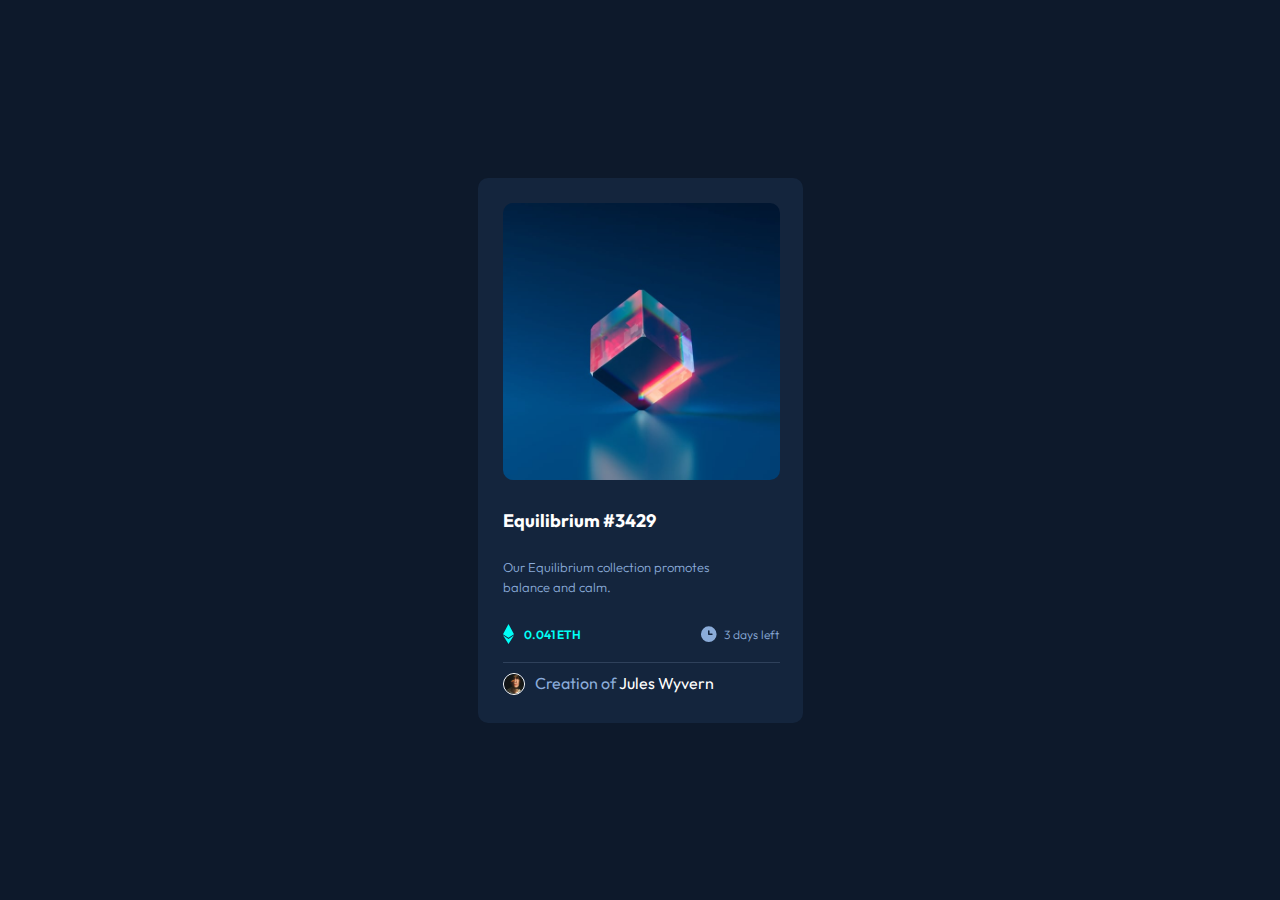
==== nft-preview-card-component-main/nft-preview-card-component-main/index.html @ bd28ea64 "Versión movil casi finalizada" ====
<!DOCTYPE html>
<html lang="en">
	<head>
		<meta charset="UTF-8" />
		<meta name="viewport" content="width=device-width, initial-scale=1.0" />
		<!-- displays site properly based on user's device -->
		<link rel="preconnect" href="https://fonts.googleapis.com" />
		<link rel="preconnect" href="https://fonts.gstatic.com" crossorigin />
		<link
			href="https://fonts.googleapis.com/css2?family=Outfit:wght@300;400;600&display=swap"
			rel="stylesheet"
		/>
		<link
			rel="icon"
			type="image/png"
			sizes="32x32"
			href="./images/favicon-32x32.png"
		/>
		<link rel="stylesheet" href="style.css" />
		<title>Frontend Mentor | NFT preview card component</title>

		<!-- Feel free to remove these styles or customise in your own stylesheet 👍 -->
		<!--   <style>
    .attribution { font-size: 11px; text-align: center; }
    .attribution a { color: hsl(228, 45%, 44%); }
  </style> -->
	</head>
	<body>
		<div id="carta">
			<img src="./images/image-equilibrium.jpg" alt="" />

			<h2>Equilibrium #3429</h2>
			<h3>Our Equilibrium collection promotes balance and calm.</h3>
			<!-- 			<div id="ethleft">
				<p id="cantidad">0.041 ETH</p>

				<p id="left">3 days left</p>
			</div>  -->
			<div id="ethleft">
				<div id="eth">
					<img src="./images/icon-ethereum.svg" alt="ETH" />
					<p>0.041 ETH</p>
				</div>
				<div id="left">
					<img src="./images/icon-clock.svg" alt="ETH" />
					<p>3 days left</p>
				</div>
			</div>
			<footer>
				<div id="img"><img src="./images/image-avatar.png" alt="" /></div>
				<div id="a">Creation of</div>
				<div id="b">Jules Wyvern</div>
			</footer>
		</div>
	</body>
</html>
---- nft-preview-card-component-main/nft-preview-card-component-main/style.css ----
* {
	margin: 0;
	padding: 0;
	font-family: "Outfit", sans-serif;
}
body {
	width: 100vw;
	height: 100vh;
	background-color: hsl(217, 54%, 11%);
	display: flex;
	align-items: center;
	justify-content: center;
}

#carta {
	background-color: hsl(216, 50%, 16%);
	width: 325px;
	height: 545px;
	border-radius: 10px;
}
img {
	width: 277px;
	height: 277px;
	border-radius: 10px;
	margin: 25px;
}
h2 {
	font-size: 18px;
	margin-left: 25px;
	margin-right: 25px;
	margin-bottom: 25px;
	color: hsl(0, 0%, 100%);
	/* 	border: solid green; */
}
h3 {
	font-size: 13px;
	margin-left: 25px;
	margin-right: 25px;
	margin-bottom: 25px;
	color: hsl(215, 51%, 70%);
	line-height: 20px;
	font-weight: 300;
	width: 250px;
	height: 40px;
	/* border: solid white; */
}
p {
	font-size: 12px;
	color: hsl(215, 51%, 70%);
	display: flex;
}
#ethleft {
	display: flex;
	margin-left: 25px;
	margin-right: 25px;
	margin-bottom: 15px;
	/* border: solid black; */
	width: 285px;
	height: 25px;
}
#eth {
	display: flex;
	margin-right: 98px;
}
#eth p {
	margin-top: 5px;
	color: hsl(178, 100%, 50%);
	font-weight: 600;
}
#eth img {
	width: 11px;
	height: 20px;
	padding: 0;
	margin: 2px 10px 10px 0px; /*top right bottom left*/
}
#left {
	display: flex;
}
#left p {
	margin-top: 5px;
	color: hsl(215, 51%, 70%);
	font-weight: 300;
}
#left img {
	width: 20px;
	height: 20px;
	padding: 0;
	margin: 2px 5px 10px 20px;
}

footer {
	margin-left: 25px;
	margin-right: 25px;
	/* 	margin-top: 25px; */
	margin-bottom: 25px;
	border-top: solid 1px hsl(215, 32%, 27%);
	display: flex;
	width: 277px;
	height: 40px;
	/* border: solid rgb(227, 11, 47); */
	padding: 0px;
}
#a {
	color: hsl(215, 51%, 70%);
	margin-right: 3px;
	margin-top: 10px;
}
#b {
	color: hsl(0, 0%, 100%);
	margin-top: 10px;
}
#img img {
	width: 20px;
	height: 20px;
	border-radius: 50%;
	border: solid 0.5px white;
	margin: 0;
	margin-right: 10px;
	margin-top: 10px;
}
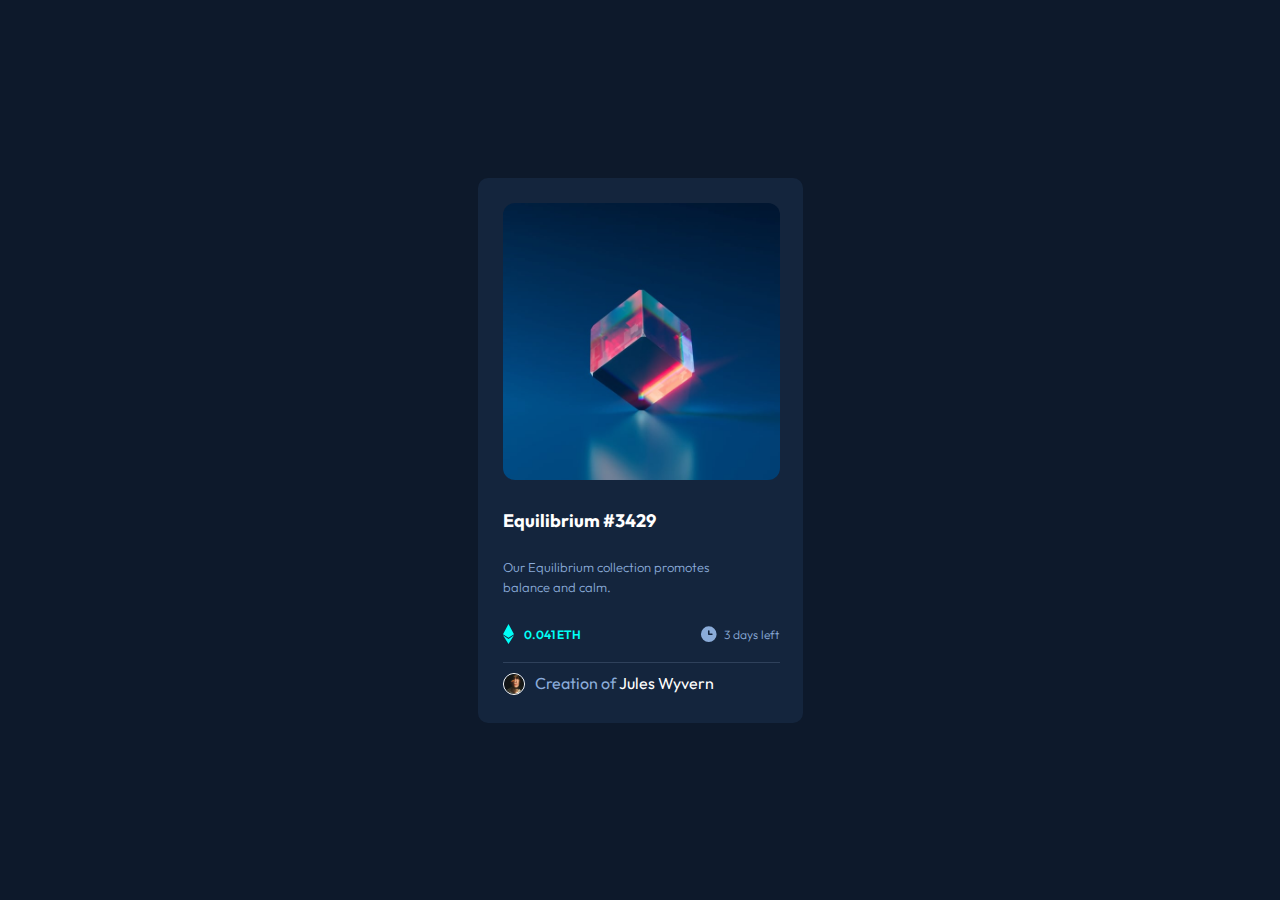
==== commit aa2341fa: ""Terminado"" ====
--- a/nft-preview-card-component-main/nft-preview-card-component-main/index.html
+++ b/nft-preview-card-component-main/nft-preview-card-component-main/index.html
@@ -18,24 +18,15 @@
 		/>
 		<link rel="stylesheet" href="style.css" />
 		<title>Frontend Mentor | NFT preview card component</title>
-
-		<!-- Feel free to remove these styles or customise in your own stylesheet 👍 -->
-		<!--   <style>
-    .attribution { font-size: 11px; text-align: center; }
-    .attribution a { color: hsl(228, 45%, 44%); }
-  </style> -->
 	</head>
 	<body>
 		<div id="carta">
-			<img src="./images/image-equilibrium.jpg" alt="" />
+			<div class="img-container">
+				<img id="foto" src="./images/image-equilibrium.jpg" alt="" />
+			</div>
 
 			<h2>Equilibrium #3429</h2>
 			<h3>Our Equilibrium collection promotes balance and calm.</h3>
-			<!-- 			<div id="ethleft">
-				<p id="cantidad">0.041 ETH</p>
-
-				<p id="left">3 days left</p>
-			</div>  -->
 			<div id="ethleft">
 				<div id="eth">
 					<img src="./images/icon-ethereum.svg" alt="ETH" />
@@ -49,7 +40,9 @@
 			<footer>
 				<div id="img"><img src="./images/image-avatar.png" alt="" /></div>
 				<div id="a">Creation of</div>
-				<div id="b">Jules Wyvern</div>
+				<div id="b">
+					<a href="#" target="_blank" rel="noopener noreferrer">Jules Wyvern</a>
+				</div>
 			</footer>
 		</div>
 	</body>
--- a/nft-preview-card-component-main/nft-preview-card-component-main/style.css
+++ b/nft-preview-card-component-main/nft-preview-card-component-main/style.css
@@ -18,12 +18,38 @@
 	height: 545px;
 	border-radius: 10px;
 }
-img {
+#foto {
 	width: 277px;
 	height: 277px;
-	border-radius: 10px;
+	border-radius: 12px;
 	margin: 25px;
 }
+.img-container {
+	position: relative;
+}
+.img-container::before {
+	content: "";
+	position: absolute;
+	top: 0;
+	bottom: 0;
+	left: 0;
+	right: 0;
+	z-index: 10;
+	background: hsl(178, 100%, 50%) url(./images/icon-view.svg) no-repeat center;
+	width: 277px;
+	height: 277px;
+	transition: all 0.5s ease-in;
+	opacity: 0;
+	margin-top: 25px;
+	margin-left: 25px;
+
+	border-radius: 12px;
+	cursor: pointer;
+}
+.img-container:hover::before {
+	opacity: 0.6;
+}
+
 h2 {
 	font-size: 18px;
 	margin-left: 25px;
@@ -31,6 +57,10 @@
 	margin-bottom: 25px;
 	color: hsl(0, 0%, 100%);
 	/* 	border: solid green; */
+}
+h2:hover {
+	color: hsl(178, 100%, 50%);
+	cursor: pointer;
 }
 h3 {
 	font-size: 13px;
@@ -106,8 +136,15 @@
 	margin-top: 10px;
 }
 #b {
+	margin-top: 10px;
+	text-decoration: none;
+}
+#b a {
+	text-decoration: none;
 	color: hsl(0, 0%, 100%);
-	margin-top: 10px;
+}
+#b a:hover {
+	color: hsl(178, 100%, 50%);
 }
 #img img {
 	width: 20px;
